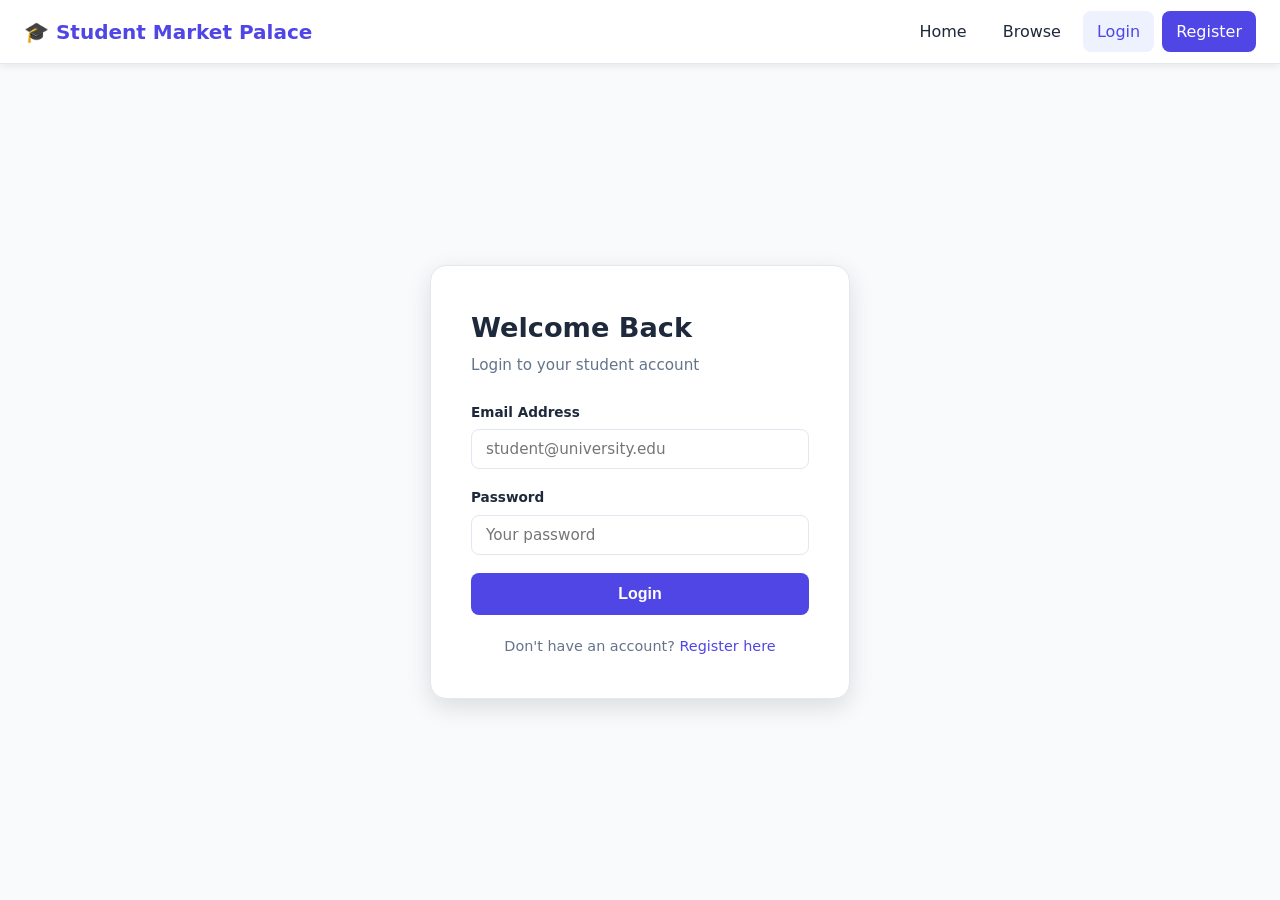
==== fronted/login.html @ e9fbea04 "Fix deployment - database env var, models, routes" ====
<!DOCTYPE html>
<html lang="en">
<head>
  <meta charset="UTF-8"/>
  <meta name="viewport" content="width=device-width, initial-scale=1.0"/>
  <title>Login — Student Market Palace</title>
  <link rel="stylesheet" href="css/style.css"/>
</head>
<body>
<nav class="navbar">
  <div class="nav-brand">🎓 Student Market Palace</div>
  <div class="nav-links">
    <a href="index.html">Home</a>
    <a href="products.html">Browse</a>
    <a href="login.html" class="active">Login</a>
    <a href="register.html" class="btn-nav">Register</a>
  </div>
</nav>

<div class="auth-page">
  <div class="auth-card">
    <h2>Welcome Back</h2>
    <p class="auth-sub">Login to your student account</p>
    <div id="alertBox"></div>
    <form id="loginForm" onsubmit="handleLogin(event)">
      <div class="form-group">
        <label>Email Address</label>
        <input type="email" id="email" placeholder="student@university.edu" required/>
      </div>
      <div class="form-group">
        <label>Password</label>
        <input type="password" id="password" placeholder="Your password" required/>
      </div>
      <button type="submit" class="btn-primary" id="loginBtn">Login</button>
    </form>
    <p class="auth-link">Don't have an account? <a href="register.html">Register here</a></p>
  </div>
</div>

<script src="js/api.js"></script>
<script src="js/auth.js"></script>
<script>
  if (localStorage.getItem('token')) window.location.href = 'index.html';

  async function handleLogin(e) {
    e.preventDefault();
    const btn = document.getElementById('loginBtn');
    btn.textContent = 'Logging in...'; btn.disabled = true;
    const email = document.getElementById('email').value;
    const password = document.getElementById('password').value;
    try {
      const data = await API.login(email, password);
      localStorage.setItem('token', data.access_token);
      showAlert('Login successful! Redirecting...', 'success');
      setTimeout(() => window.location.href = 'index.html', 1000);
    } catch(e) {
      showAlert(e.message || 'Invalid email or password.', 'error');
      btn.textContent = 'Login'; btn.disabled = false;
    }
  }

  function showAlert(msg, type) {
    const box = document.getElementById('alertBox');
    box.innerHTML = `<div class="alert alert-${type}">${msg}</div>`;
  }
</script>
</body>
</html>
---- fronted/css/style.css ----
/* ===========================
   GLOBAL RESET & VARIABLES
=========================== */
*, *::before, *::after { box-sizing: border-box; margin: 0; padding: 0; }

:root {
  --primary: #4f46e5;
  --primary-dark: #3730a3;
  --primary-light: #eef2ff;
  --success: #16a34a;
  --danger: #dc2626;
  --warning: #d97706;
  --text: #1e293b;
  --text-muted: #64748b;
  --border: #e2e8f0;
  --bg: #f8fafc;
  --white: #ffffff;
  --radius: 12px;
  --shadow: 0 2px 8px rgba(0,0,0,0.08);
  --shadow-lg: 0 8px 24px rgba(0,0,0,0.12);
}

body { font-family: 'Segoe UI', system-ui, sans-serif; background: var(--bg); color: var(--text); line-height: 1.6; }
a { text-decoration: none; color: var(--primary); }
a:hover { color: var(--primary-dark); }
.container { max-width: 1200px; margin: 0 auto; padding: 0 20px; }

/* ===========================
   NAVBAR
=========================== */
.navbar {
  background: var(--white);
  border-bottom: 1px solid var(--border);
  padding: 0 24px;
  display: flex;
  align-items: center;
  justify-content: space-between;
  height: 64px;
  position: sticky;
  top: 0;
  z-index: 100;
  box-shadow: var(--shadow);
}
.nav-brand { font-size: 1.25rem; font-weight: 700; color: var(--primary); }
.nav-links { display: flex; align-items: center; gap: 8px; }
.nav-links a { padding: 8px 14px; border-radius: 8px; color: var(--text); font-weight: 500; transition: all 0.2s; }
.nav-links a:hover, .nav-links a.active { background: var(--primary-light); color: var(--primary); }
.btn-nav { background: var(--primary) !important; color: var(--white) !important; border-radius: 8px; }
.btn-nav:hover { background: var(--primary-dark) !important; }
.btn-nav-sell { background: #16a34a !important; color: var(--white) !important; border-radius: 8px; }
.btn-nav-sell:hover { background: #15803d !important; }
.btn-logout { color: var(--danger) !important; }

/* ===========================
   HERO
=========================== */
.hero {
  background: linear-gradient(135deg, var(--primary) 0%, #7c3aed 100%);
  color: var(--white);
  padding: 80px 24px;
  text-align: center;
}
.hero h1 { font-size: 2.8rem; font-weight: 800; margin-bottom: 16px; }
.hero p { font-size: 1.15rem; opacity: 0.9; margin-bottom: 32px; }
.hero-search { display: flex; max-width: 560px; margin: 0 auto; gap: 0; border-radius: 12px; overflow: hidden; box-shadow: var(--shadow-lg); }
.hero-search input { flex: 1; padding: 16px 20px; border: none; font-size: 1rem; outline: none; }
.hero-search button { padding: 16px 28px; background: #f59e0b; color: var(--white); border: none; font-size: 1rem; font-weight: 600; cursor: pointer; transition: background 0.2s; }
.hero-search button:hover { background: #d97706; }

/* ===========================
   CATEGORIES
=========================== */
.categories-section { padding: 56px 0 32px; }
.categories-section h2, .listings-section h2 { font-size: 1.6rem; font-weight: 700; margin-bottom: 24px; }
.categories-grid { display: grid; grid-template-columns: repeat(6, 1fr); gap: 16px; }
.cat-card {
  background: var(--white);
  border: 2px solid var(--border);
  border-radius: var(--radius);
  padding: 24px 12px;
  text-align: center;
  cursor: pointer;
  transition: all 0.2s;
  display: flex;
  flex-direction: column;
  align-items: center;
  gap: 8px;
  font-size: 2rem;
}
.cat-card span { font-size: 0.85rem; font-weight: 600; color: var(--text-muted); }
.cat-card:hover { border-color: var(--primary); background: var(--primary-light); transform: translateY(-2px); box-shadow: var(--shadow); }

/* ===========================
   PRODUCTS GRID
=========================== */
.listings-section { padding: 24px 0 64px; }
.products-grid { display: grid; grid-template-columns: repeat(auto-fill, minmax(240px, 1fr)); gap: 20px; }

.product-card {
  background: var(--white);
  border-radius: var(--radius);
  border: 1px solid var(--border);
  cursor: pointer;
  transition: all 0.2s;
  overflow: hidden;
}
.product-card:hover { box-shadow: var(--shadow-lg); transform: translateY(-3px); border-color: var(--primary); }
.product-card.card-sold { opacity: 0.7; }

.card-img-wrap { position: relative; height: 180px; background: #f1f5f9; display: flex; align-items: center; justify-content: center; overflow: hidden; }
.card-img { width: 100%; height: 100%; object-fit: cover; }
.card-img-placeholder { font-size: 3rem; color: var(--text-muted); width: 100%; height: 100%; display: flex; align-items: center; justify-content: center; }
.sold-overlay { position: absolute; top: 0; left: 0; right: 0; bottom: 0; background: rgba(0,0,0,0.45); color: white; display: flex; align-items: center; justify-content: center; font-weight: 700; font-size: 1.1rem; letter-spacing: 2px; }

.card-body { padding: 14px 16px; }
.card-category { font-size: 0.75rem; color: var(--text-muted); font-weight: 600; text-transform: uppercase; letter-spacing: 0.5px; margin-bottom: 4px; }
.card-title { font-size: 0.95rem; font-weight: 600; margin-bottom: 8px; display: -webkit-box; -webkit-line-clamp: 2; -webkit-box-orient: vertical; overflow: hidden; }
.card-price { font-size: 1.1rem; font-weight: 700; color: var(--primary); margin-bottom: 4px; }
.card-date { font-size: 0.75rem; color: var(--text-muted); }

/* ===========================
   BROWSE PAGE
=========================== */
.page-header { background: var(--white); border-bottom: 1px solid var(--border); padding: 28px 24px; }
.page-header h1 { font-size: 1.8rem; margin-bottom: 16px; }
.search-bar { display: flex; max-width: 500px; gap: 8px; }
.search-bar input { flex: 1; padding: 10px 16px; border: 1px solid var(--border); border-radius: 8px; font-size: 0.95rem; outline: none; }
.search-bar input:focus { border-color: var(--primary); }
.search-bar button { padding: 10px 20px; background: var(--primary); color: white; border: none; border-radius: 8px; cursor: pointer; font-weight: 600; }

.browse-layout { display: grid; grid-template-columns: 220px 1fr; gap: 28px; padding-top: 28px; padding-bottom: 48px; }
.filters-sidebar { background: var(--white); border: 1px solid var(--border); border-radius: var(--radius); padding: 20px; height: fit-content; }
.filters-sidebar h3 { font-size: 1rem; margin-bottom: 16px; color: var(--text); }
.filter-group { margin-bottom: 16px; }
.filter-group label { display: block; font-size: 0.8rem; font-weight: 600; color: var(--text-muted); margin-bottom: 6px; text-transform: uppercase; }
.filter-group select { width: 100%; padding: 8px 10px; border: 1px solid var(--border); border-radius: 8px; font-size: 0.9rem; outline: none; }
.btn-clear { width: 100%; padding: 8px; background: none; border: 1px solid var(--border); border-radius: 8px; cursor: pointer; color: var(--text-muted); font-size: 0.9rem; }
.btn-clear:hover { background: var(--bg); }
.results-info { font-size: 0.9rem; color: var(--text-muted); margin-bottom: 16px; }
.pagination { display: flex; align-items: center; gap: 16px; margin-top: 32px; justify-content: center; }
.pagination button { padding: 8px 20px; background: var(--white); border: 1px solid var(--border); border-radius: 8px; cursor: pointer; font-weight: 500; }
.pagination button:hover:not(:disabled) { background: var(--primary-light); border-color: var(--primary); }
.pagination button:disabled { opacity: 0.4; cursor: not-allowed; }

/* ===========================
   AUTH PAGES
=========================== */
.auth-page { min-height: calc(100vh - 64px); display: flex; align-items: center; justify-content: center; padding: 32px 16px; }
.auth-card { background: var(--white); border: 1px solid var(--border); border-radius: 16px; padding: 40px; width: 100%; max-width: 420px; box-shadow: var(--shadow-lg); }
.auth-card h2 { font-size: 1.7rem; margin-bottom: 4px; }
.auth-sub { color: var(--text-muted); margin-bottom: 24px; font-size: 0.95rem; }
.auth-link { text-align: center; margin-top: 20px; font-size: 0.9rem; color: var(--text-muted); }

/* ===========================
   FORMS
=========================== */
.form-page { min-height: calc(100vh - 64px); display: flex; justify-content: center; padding: 40px 16px; }
.form-card { background: var(--white); border: 1px solid var(--border); border-radius: 16px; padding: 40px; width: 100%; max-width: 620px; box-shadow: var(--shadow-lg); height: fit-content; }
.form-card h2 { font-size: 1.6rem; margin-bottom: 4px; }
.form-group { margin-bottom: 18px; }
.form-group label { display: block; font-size: 0.85rem; font-weight: 600; color: var(--text); margin-bottom: 6px; }
.form-group input, .form-group select, .form-group textarea {
  width: 100%; padding: 10px 14px; border: 1px solid var(--border); border-radius: 8px;
  font-size: 0.95rem; outline: none; font-family: inherit; transition: border-color 0.2s;
}
.form-group input:focus, .form-group select:focus, .form-group textarea:focus { border-color: var(--primary); box-shadow: 0 0 0 3px rgba(79,70,229,0.1); }
.form-group small { display: block; color: var(--text-muted); font-size: 0.78rem; margin-top: 4px; }
.form-row { display: grid; grid-template-columns: 1fr 1fr; gap: 16px; }
.char-count { font-size: 0.75rem; color: var(--text-muted); float: right; }

/* ===========================
   BUTTONS
=========================== */
.btn-primary {
  display: inline-block; width: 100%; padding: 12px; background: var(--primary); color: white;
  border: none; border-radius: 8px; font-size: 1rem; font-weight: 600; cursor: pointer; transition: background 0.2s; text-align: center;
}
.btn-primary:hover { background: var(--primary-dark); }
.btn-primary:disabled { opacity: 0.6; cursor: not-allowed; }
.btn-secondary { padding: 10px 20px; background: var(--white); border: 1px solid var(--border); border-radius: 8px; cursor: pointer; font-weight: 500; }
.btn-danger { padding: 12px 20px; background: var(--danger); color: white; border: none; border-radius: 8px; cursor: pointer; font-weight: 600; }
.btn-danger:hover { background: #b91c1c; }

/* ===========================
   ALERTS
=========================== */
.alert { padding: 12px 16px; border-radius: 8px; margin-bottom: 16px; font-size: 0.9rem; font-weight: 500; }
.alert-success { background: #dcfce7; color: #166534; border: 1px solid #86efac; }
.alert-error { background: #fee2e2; color: #991b1b; border: 1px solid #fca5a5; }

/* ===========================
   BADGES
=========================== */
.badge { padding: 4px 10px; border-radius: 20px; font-size: 0.75rem; font-weight: 600; text-transform: capitalize; }
.badge-available { background: #dcfce7; color: #166534; }
.badge-reserved { background: #fef3c7; color: #92400e; }
.badge-sold { background: #fee2e2; color: #991b1b; }

/* ===========================
   PRODUCT DETAIL
=========================== */
.product-detail-page { padding: 32px 20px 64px; }
.back-link { display: inline-block; color: var(--text-muted); font-size: 0.9rem; margin-bottom: 24px; }
.back-link:hover { color: var(--primary); }
.product-detail-card { display: grid; grid-template-columns: 1fr 1fr; gap: 40px; background: var(--white); border: 1px solid var(--border); border-radius: 16px; padding: 32px; box-shadow: var(--shadow); }
.product-detail-img { width: 100%; height: 360px; object-fit: cover; border-radius: 12px; }
.product-detail-placeholder { height: 360px; background: #f1f5f9; border-radius: 12px; display: flex; align-items: center; justify-content: center; font-size: 5rem; color: var(--text-muted); }
.detail-header { display: flex; align-items: flex-start; justify-content: space-between; gap: 12px; margin-bottom: 12px; }
.detail-header h1 { font-size: 1.6rem; line-height: 1.3; }
.detail-price { font-size: 2rem; font-weight: 800; color: var(--primary); margin-bottom: 16px; }
.detail-meta { display: flex; gap: 16px; flex-wrap: wrap; margin-bottom: 24px; }
.detail-meta span { font-size: 0.85rem; color: var(--text-muted); background: var(--bg); padding: 4px 10px; border-radius: 20px; }
.detail-description h3 { font-size: 1rem; margin-bottom: 8px; }
.detail-description p { color: var(--text-muted); line-height: 1.7; }
.owner-actions, .buyer-actions { display: flex; gap: 12px; margin-top: 28px; }
.owner-actions .btn-primary, .buyer-actions .btn-primary { width: auto; padding: 12px 24px; }

/* ===========================
   PROFILE
=========================== */
.profile-page { padding: 32px 20px 64px; }
.profile-header { background: var(--white); border: 1px solid var(--border); border-radius: 16px; padding: 32px; display: flex; align-items: center; gap: 24px; margin-bottom: 40px; box-shadow: var(--shadow); }
.profile-avatar { width: 72px; height: 72px; background: var(--primary); color: white; border-radius: 50%; display: flex; align-items: center; justify-content: center; font-size: 2rem; font-weight: 700; flex-shrink: 0; }
.profile-info h1 { font-size: 1.5rem; margin-bottom: 4px; }
.profile-info p { color: var(--text-muted); font-size: 0.9rem; }
.profile-header .btn-primary { width: auto; padding: 12px 24px; margin-left: auto; }
.profile-listings h2 { font-size: 1.4rem; margin-bottom: 20px; }

/* ===========================
   MODAL
=========================== */
.modal-overlay { position: fixed; inset: 0; background: rgba(0,0,0,0.5); display: flex; align-items: center; justify-content: center; z-index: 1000; padding: 20px; }
.modal { background: var(--white); border-radius: 16px; padding: 32px; width: 100%; max-width: 520px; max-height: 90vh; overflow-y: auto; box-shadow: var(--shadow-lg); }
.modal h3 { font-size: 1.3rem; margin-bottom: 20px; }
.modal-actions { display: flex; gap: 12px; margin-top: 20px; }
.modal-actions .btn-primary { flex: 1; }
.modal-actions .btn-secondary { flex: 1; }

/* ===========================
   FOOTER & MISC
=========================== */
.footer { background: var(--text); color: #94a3b8; text-align: center; padding: 24px; font-size: 0.9rem; }
.loading { text-align: center; padding: 40px; color: var(--text-muted); }
.empty { text-align: center; padding: 40px; color: var(--text-muted); font-size: 1rem; }
.error { text-align: center; padding: 40px; color: var(--danger); }

/* ===========================
   RESPONSIVE
=========================== */
@media (max-width: 900px) {
  .categories-grid { grid-template-columns: repeat(3, 1fr); }
  .browse-layout { grid-template-columns: 1fr; }
  .filters-sidebar { display: flex; gap: 16px; flex-wrap: wrap; }
  .product-detail-card { grid-template-columns: 1fr; }
}
@media (max-width: 600px) {
  .hero h1 { font-size: 1.8rem; }
  .categories-grid { grid-template-columns: repeat(2, 1fr); }
  .navbar { padding: 0 12px; }
  .nav-links { gap: 4px; }
  .nav-links a { padding: 6px 8px; font-size: 0.85rem; }
  .profile-header { flex-direction: column; text-align: center; }
  .profile-header .btn-primary { margin-left: 0; }
  .form-row { grid-template-columns: 1fr; }
}
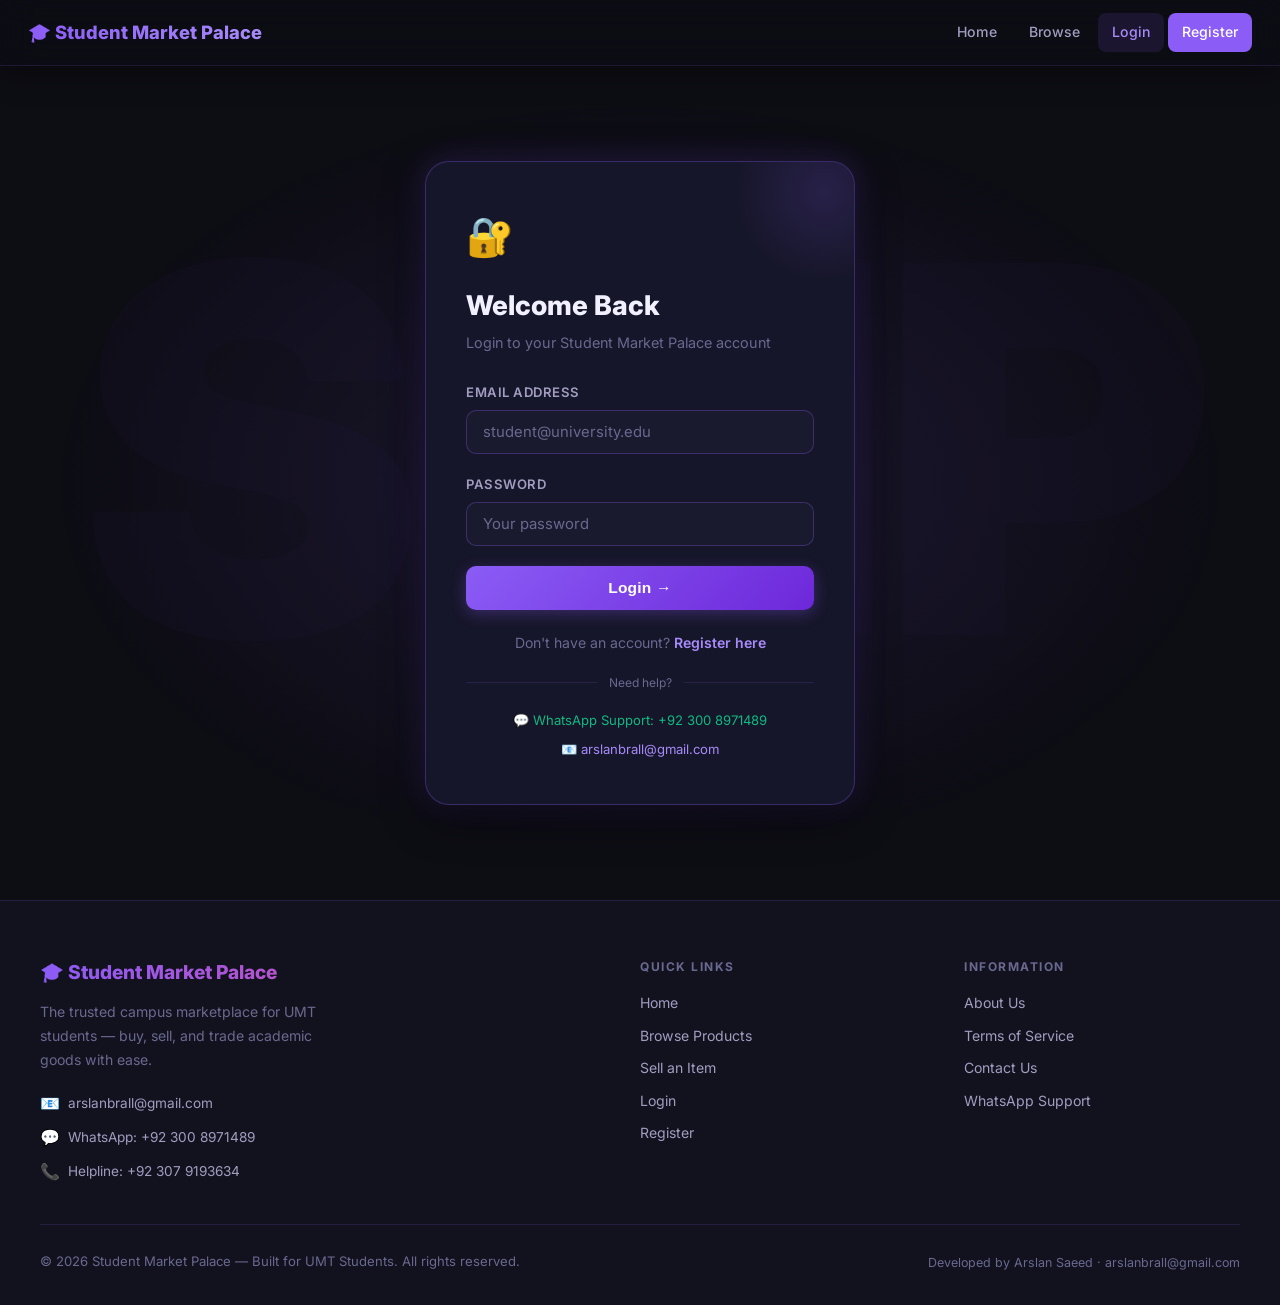
==== commit 93a64a48: "Update login.html" ====
--- a/fronted/login.html
+++ b/fronted/login.html
@@ -7,8 +7,9 @@
   <link rel="stylesheet" href="css/style.css"/>
 </head>
 <body>
+
 <nav class="navbar">
-  <div class="nav-brand">🎓 Student Market Palace</div>
+  <a class="nav-brand" href="index.html">🎓 Student Market Palace</a>
   <div class="nav-links">
     <a href="index.html">Home</a>
     <a href="products.html">Browse</a>
@@ -19,8 +20,9 @@
 
 <div class="auth-page">
   <div class="auth-card">
+    <span class="auth-icon">🔐</span>
     <h2>Welcome Back</h2>
-    <p class="auth-sub">Login to your student account</p>
+    <p class="auth-sub">Login to your Student Market Palace account</p>
     <div id="alertBox"></div>
     <form id="loginForm" onsubmit="handleLogin(event)">
       <div class="form-group">
@@ -31,37 +33,46 @@
         <label>Password</label>
         <input type="password" id="password" placeholder="Your password" required/>
       </div>
-      <button type="submit" class="btn-primary" id="loginBtn">Login</button>
+      <button type="submit" class="btn-primary" id="loginBtn">Login →</button>
     </form>
     <p class="auth-link">Don't have an account? <a href="register.html">Register here</a></p>
+
+    <div class="auth-divider"><span></span><p>Need help?</p><span></span></div>
+    <div style="display:flex;flex-direction:column;gap:8px;font-size:0.82rem;color:var(--text3);text-align:center">
+      <a href="https://wa.me/923008971489" target="_blank" style="color:var(--green)">💬 WhatsApp Support: +92 300 8971489</a>
+      <a href="mailto:arslanbrall@gmail.com" style="color:var(--purple-light)">📧 arslanbrall@gmail.com</a>
+    </div>
   </div>
 </div>
+
+<div id="footerContent"></div>
 
 <script src="js/api.js"></script>
 <script src="js/auth.js"></script>
 <script>
   if (localStorage.getItem('token')) window.location.href = 'index.html';
+  renderFooter('footerContent');
 
   async function handleLogin(e) {
     e.preventDefault();
     const btn = document.getElementById('loginBtn');
-    btn.textContent = 'Logging in...'; btn.disabled = true;
-    const email = document.getElementById('email').value;
+    btn.textContent = 'Logging in…'; btn.disabled = true;
+    const email    = document.getElementById('email').value;
     const password = document.getElementById('password').value;
     try {
       const data = await API.login(email, password);
       localStorage.setItem('token', data.access_token);
-      showAlert('Login successful! Redirecting...', 'success');
+      showAlert('✅ Login successful! Redirecting…', 'success');
       setTimeout(() => window.location.href = 'index.html', 1000);
-    } catch(e) {
-      showAlert(e.message || 'Invalid email or password.', 'error');
-      btn.textContent = 'Login'; btn.disabled = false;
+    } catch(err) {
+      showAlert(err.message || 'Invalid email or password.', 'error');
+      btn.textContent = 'Login →'; btn.disabled = false;
     }
   }
 
   function showAlert(msg, type) {
-    const box = document.getElementById('alertBox');
-    box.innerHTML = `<div class="alert alert-${type}">${msg}</div>`;
+    document.getElementById('alertBox').innerHTML =
+      `<div class="alert alert-${type}">${msg}</div>`;
   }
 </script>
 </body>
--- a/fronted/css/style.css
+++ b/fronted/css/style.css
@@ -1,265 +1,930 @@
-/* ===========================
-   GLOBAL RESET & VARIABLES
-=========================== */
+/* =============================================
+   STUDENT MARKET PALACE — DARK THEME
+   Complete stylesheet for all pages
+============================================= */
+@import url('https://fonts.googleapis.com/css2?family=Inter:wght@400;500;600;700;800;900&display=swap');
+
 *, *::before, *::after { box-sizing: border-box; margin: 0; padding: 0; }
 
 :root {
-  --primary: #4f46e5;
-  --primary-dark: #3730a3;
-  --primary-light: #eef2ff;
-  --success: #16a34a;
-  --danger: #dc2626;
-  --warning: #d97706;
-  --text: #1e293b;
-  --text-muted: #64748b;
-  --border: #e2e8f0;
-  --bg: #f8fafc;
-  --white: #ffffff;
-  --radius: 12px;
-  --shadow: 0 2px 8px rgba(0,0,0,0.08);
-  --shadow-lg: 0 8px 24px rgba(0,0,0,0.12);
-}
-
-body { font-family: 'Segoe UI', system-ui, sans-serif; background: var(--bg); color: var(--text); line-height: 1.6; }
-a { text-decoration: none; color: var(--primary); }
-a:hover { color: var(--primary-dark); }
-.container { max-width: 1200px; margin: 0 auto; padding: 0 20px; }
-
-/* ===========================
+  --bg:           #0d0d14;
+  --bg2:          #12121f;
+  --bg3:          #1a1a2e;
+  --bg4:          #1e1e35;
+  --surface:      #16162a;
+  --surface2:     #1d1d35;
+  --border:       rgba(139,92,246,0.15);
+  --border2:      rgba(139,92,246,0.3);
+  --purple:       #8b5cf6;
+  --purple-light: #a78bfa;
+  --purple-dark:  #6d28d9;
+  --purple-dim:   rgba(139,92,246,0.12);
+  --pink:         #ec4899;
+  --cyan:         #06b6d4;
+  --green:        #10b981;
+  --amber:        #f59e0b;
+  --red:          #ef4444;
+  --text:         #f1f0ff;
+  --text2:        #a09dc0;
+  --text3:        #6b6890;
+  --white:        #ffffff;
+  --radius:       12px;
+  --radius-lg:    18px;
+  --radius-xl:    24px;
+  --shadow:       0 4px 20px rgba(0,0,0,0.4);
+  --shadow-lg:    0 12px 40px rgba(0,0,0,0.6);
+  --glow:         0 0 30px rgba(139,92,246,0.25);
+  --glow-lg:      0 0 60px rgba(139,92,246,0.35);
+}
+
+html { scroll-behavior: smooth; }
+
+body {
+  font-family: 'Inter', 'Segoe UI', system-ui, sans-serif;
+  background: var(--bg);
+  color: var(--text);
+  line-height: 1.6;
+  min-height: 100vh;
+  display: flex;
+  flex-direction: column;
+  overflow-x: hidden;
+}
+
+/* Animated background watermark */
+body::before {
+  content: 'SMP';
+  position: fixed;
+  top: 50%;
+  left: 50%;
+  transform: translate(-50%, -50%);
+  font-size: 40vw;
+  font-weight: 900;
+  color: rgba(139,92,246,0.025);
+  pointer-events: none;
+  z-index: 0;
+  letter-spacing: -10px;
+  user-select: none;
+  animation: wmPulse 8s ease-in-out infinite;
+}
+@keyframes wmPulse {
+  0%, 100% { opacity: 0.6; transform: translate(-50%, -50%) scale(1); }
+  50%       { opacity: 1;   transform: translate(-50%, -50%) scale(1.04); }
+}
+
+a { text-decoration: none; color: var(--purple-light); }
+a:hover { color: var(--purple); }
+.container { max-width: 1200px; margin: 0 auto; padding: 0 20px; position: relative; z-index: 1; }
+
+/* ── SCROLLBAR ── */
+::-webkit-scrollbar { width: 6px; }
+::-webkit-scrollbar-track { background: var(--bg2); }
+::-webkit-scrollbar-thumb { background: var(--purple-dark); border-radius: 3px; }
+
+/* ===========================================
    NAVBAR
-=========================== */
+=========================================== */
 .navbar {
-  background: var(--white);
+  background: rgba(13,13,20,0.92);
+  backdrop-filter: blur(20px);
+  -webkit-backdrop-filter: blur(20px);
   border-bottom: 1px solid var(--border);
-  padding: 0 24px;
+  padding: 0 28px;
   display: flex;
   align-items: center;
   justify-content: space-between;
-  height: 64px;
+  height: 66px;
   position: sticky;
   top: 0;
-  z-index: 100;
-  box-shadow: var(--shadow);
-}
-.nav-brand { font-size: 1.25rem; font-weight: 700; color: var(--primary); }
-.nav-links { display: flex; align-items: center; gap: 8px; }
-.nav-links a { padding: 8px 14px; border-radius: 8px; color: var(--text); font-weight: 500; transition: all 0.2s; }
-.nav-links a:hover, .nav-links a.active { background: var(--primary-light); color: var(--primary); }
-.btn-nav { background: var(--primary) !important; color: var(--white) !important; border-radius: 8px; }
-.btn-nav:hover { background: var(--primary-dark) !important; }
-.btn-nav-sell { background: #16a34a !important; color: var(--white) !important; border-radius: 8px; }
-.btn-nav-sell:hover { background: #15803d !important; }
-.btn-logout { color: var(--danger) !important; }
-
-/* ===========================
-   HERO
-=========================== */
+  z-index: 200;
+  box-shadow: 0 4px 30px rgba(0,0,0,0.5);
+}
+
+.nav-brand {
+  font-size: 1.15rem;
+  font-weight: 800;
+  cursor: pointer;
+  display: flex;
+  align-items: center;
+  gap: 8px;
+  text-decoration: none;
+  /* Glow animation */
+  background: linear-gradient(90deg, #8b5cf6, #a78bfa, #ec4899, #8b5cf6);
+  background-size: 300% 100%;
+  -webkit-background-clip: text;
+  -webkit-text-fill-color: transparent;
+  background-clip: text;
+  animation: brandGlow 4s linear infinite;
+  transition: filter 0.3s;
+}
+.nav-brand:hover { filter: brightness(1.2); }
+@keyframes brandGlow {
+  0%   { background-position: 0% 50%; }
+  100% { background-position: 300% 50%; }
+}
+
+.nav-links { display: flex; align-items: center; gap: 4px; }
+.nav-links a {
+  padding: 8px 14px;
+  border-radius: 8px;
+  color: var(--text2);
+  font-weight: 500;
+  font-size: 0.88rem;
+  transition: all 0.2s;
+  white-space: nowrap;
+}
+.nav-links a:hover { color: var(--text); background: var(--purple-dim); }
+.nav-links a.active { color: var(--purple-light); background: var(--purple-dim); }
+.btn-nav {
+  background: var(--purple) !important;
+  color: #fff !important;
+  border-radius: 8px !important;
+}
+.btn-nav:hover { background: var(--purple-dark) !important; box-shadow: var(--glow); }
+.btn-nav-sell {
+  background: linear-gradient(135deg, var(--green), #059669) !important;
+  color: #fff !important;
+  border-radius: 8px !important;
+}
+.btn-nav-sell:hover { filter: brightness(1.15); }
+.btn-logout { color: var(--red) !important; }
+.btn-logout:hover { background: rgba(239,68,68,0.12) !important; }
+
+/* ===========================================
+   SHARED FOOTER
+=========================================== */
+.footer {
+  background: var(--bg2);
+  border-top: 1px solid var(--border);
+  padding: 56px 24px 32px;
+  margin-top: auto;
+  position: relative;
+  z-index: 1;
+}
+.footer-grid {
+  max-width: 1200px;
+  margin: 0 auto;
+  display: grid;
+  grid-template-columns: 2fr 1fr 1fr;
+  gap: 48px;
+  margin-bottom: 40px;
+}
+.footer-brand {
+  font-size: 1.2rem;
+  font-weight: 800;
+  background: linear-gradient(90deg, #8b5cf6, #ec4899);
+  -webkit-background-clip: text;
+  -webkit-text-fill-color: transparent;
+  background-clip: text;
+  margin-bottom: 12px;
+}
+.footer-desc { color: var(--text3); font-size: 0.88rem; line-height: 1.7; margin-bottom: 20px; max-width: 300px; }
+.footer-contact { display: flex; flex-direction: column; gap: 8px; }
+.footer-contact a {
+  display: flex;
+  align-items: center;
+  gap: 8px;
+  color: var(--text2);
+  font-size: 0.85rem;
+  transition: color 0.2s;
+}
+.footer-contact a:hover { color: var(--purple-light); }
+.footer-contact .icon { font-size: 1rem; }
+.footer-heading { font-size: 0.75rem; font-weight: 700; text-transform: uppercase; letter-spacing: 1.5px; color: var(--text3); margin-bottom: 16px; }
+.footer-links { display: flex; flex-direction: column; gap: 10px; }
+.footer-links a { color: var(--text2); font-size: 0.88rem; transition: color 0.2s; }
+.footer-links a:hover { color: var(--purple-light); }
+.footer-social { display: flex; gap: 10px; margin-top: 4px; }
+.social-btn {
+  width: 38px; height: 38px;
+  border-radius: 10px;
+  background: var(--surface);
+  border: 1px solid var(--border);
+  display: flex; align-items: center; justify-content: center;
+  font-size: 1rem;
+  color: var(--text2);
+  transition: all 0.2s;
+  text-decoration: none;
+}
+.social-btn:hover { background: var(--purple-dim); border-color: var(--border2); color: var(--purple-light); transform: translateY(-2px); }
+.footer-bottom {
+  max-width: 1200px;
+  margin: 0 auto;
+  padding-top: 24px;
+  border-top: 1px solid var(--border);
+  display: flex;
+  align-items: center;
+  justify-content: space-between;
+  flex-wrap: wrap;
+  gap: 12px;
+}
+.footer-bottom p { color: var(--text3); font-size: 0.82rem; }
+.footer-bottom a { color: var(--text3); font-size: 0.82rem; }
+.footer-bottom a:hover { color: var(--purple-light); }
+
+/* ===========================================
+   SAFETY TIPS BANNER
+=========================================== */
+.tips-banner {
+  background: var(--bg2);
+  border-top: 1px solid var(--border);
+  padding: 44px 24px 36px;
+  position: relative;
+  z-index: 1;
+}
+.tips-banner-inner { max-width: 1200px; margin: 0 auto; }
+.tips-banner-title {
+  font-size: 0.72rem;
+  font-weight: 700;
+  color: var(--text3);
+  text-transform: uppercase;
+  letter-spacing: 1.5px;
+  margin-bottom: 14px;
+}
+.tips-rotating {
+  background: linear-gradient(135deg, var(--purple-dark), #6d28d9cc);
+  border: 1px solid var(--border2);
+  border-radius: var(--radius);
+  padding: 16px 22px;
+  display: flex;
+  align-items: center;
+  gap: 14px;
+  margin-bottom: 20px;
+  box-shadow: var(--glow);
+}
+.tips-rotating-icon { font-size: 1.4rem; flex-shrink: 0; }
+.tips-rotating-text { flex: 1; color: #e9d5ff; font-size: 0.93rem; font-weight: 500; transition: opacity 0.3s; }
+.tips-dots { display: flex; gap: 5px; flex-shrink: 0; }
+.tips-dot { width: 6px; height: 6px; border-radius: 50%; background: rgba(255,255,255,0.2); transition: background 0.3s; cursor: pointer; }
+.tips-dot.active { background: #fff; }
+.tips-cards { display: grid; grid-template-columns: repeat(auto-fit, minmax(210px, 1fr)); gap: 12px; }
+.tips-card {
+  background: var(--surface);
+  border: 1px solid var(--border);
+  border-radius: var(--radius);
+  padding: 14px 16px;
+  display: flex;
+  align-items: flex-start;
+  gap: 12px;
+  transition: border-color 0.2s;
+}
+.tips-card:hover { border-color: var(--border2); }
+.tips-card-icon {
+  width: 36px; height: 36px;
+  border-radius: 8px;
+  display: flex; align-items: center; justify-content: center;
+  font-size: 1rem; flex-shrink: 0;
+}
+.tips-card-icon.green { background: rgba(16,185,129,0.15); }
+.tips-card-icon.amber { background: rgba(245,158,11,0.15); }
+.tips-card-icon.blue  { background: rgba(6,182,212,0.15); }
+.tips-card-icon.red   { background: rgba(239,68,68,0.15); }
+.tips-card-label { font-size: 0.7rem; font-weight: 700; color: var(--text3); text-transform: uppercase; letter-spacing: 0.8px; margin-bottom: 2px; }
+.tips-card-text { font-size: 0.84rem; color: var(--text2); line-height: 1.4; }
+
+/* ===========================================
+   PRODUCT CARDS (shared)
+=========================================== */
+.products-grid { display: grid; grid-template-columns: repeat(auto-fill, minmax(240px, 1fr)); gap: 20px; }
+
+.product-card {
+  background: var(--surface);
+  border-radius: var(--radius-lg);
+  border: 1px solid var(--border);
+  cursor: pointer;
+  transition: transform 0.25s, box-shadow 0.25s, border-color 0.25s;
+  overflow: hidden;
+  animation: cardIn 0.4s ease both;
+  text-decoration: none;
+  color: inherit;
+  display: block;
+}
+.product-card:hover {
+  transform: translateY(-6px);
+  box-shadow: var(--glow-lg);
+  border-color: var(--border2);
+}
+@keyframes cardIn {
+  from { opacity: 0; transform: translateY(24px); }
+  to   { opacity: 1; transform: translateY(0); }
+}
+
+.card-img-wrap {
+  position: relative;
+  height: 190px;
+  background: var(--bg3);
+  overflow: hidden;
+}
+.card-img {
+  width: 100%; height: 100%;
+  object-fit: cover;
+  transition: transform 0.4s;
+}
+.product-card:hover .card-img { transform: scale(1.07); }
+.card-img-placeholder {
+  width: 100%; height: 100%;
+  display: flex; flex-direction: column;
+  align-items: center; justify-content: center;
+  gap: 8px;
+  font-size: 2.5rem;
+  color: var(--text3);
+  background: var(--bg3);
+}
+.card-img-placeholder span { font-size: 0.75rem; color: var(--text3); }
+.sold-overlay {
+  position: absolute; inset: 0;
+  background: rgba(0,0,0,0.6);
+  color: #fff;
+  display: flex; align-items: center; justify-content: center;
+  font-weight: 800; font-size: 1rem; letter-spacing: 3px;
+}
+.card-badge-wrap {
+  position: absolute;
+  top: 10px; left: 10px;
+  display: flex; gap: 6px;
+}
+.card-badge {
+  background: rgba(139,92,246,0.85);
+  color: #fff;
+  font-size: 0.7rem;
+  font-weight: 700;
+  padding: 3px 9px;
+  border-radius: 20px;
+  backdrop-filter: blur(6px);
+}
+.card-cond {
+  font-size: 0.68rem;
+  font-weight: 700;
+  padding: 3px 9px;
+  border-radius: 20px;
+}
+.cond-new      { background: rgba(16,185,129,0.85); color: #fff; }
+.cond-like-new { background: rgba(6,182,212,0.85); color: #fff; }
+.cond-used     { background: rgba(245,158,11,0.85); color: #fff; }
+
+.card-body { padding: 14px 16px 16px; }
+.card-category { font-size: 0.72rem; color: var(--purple-light); font-weight: 700; text-transform: uppercase; letter-spacing: 0.8px; margin-bottom: 4px; }
+.card-title { font-size: 0.93rem; font-weight: 600; margin-bottom: 8px; color: var(--text); display: -webkit-box; -webkit-line-clamp: 2; -webkit-box-orient: vertical; overflow: hidden; line-height: 1.4; }
+.card-desc  { font-size: 0.78rem; color: var(--text3); margin-bottom: 6px; line-height: 1.5; display: -webkit-box; -webkit-line-clamp: 2; -webkit-box-orient: vertical; overflow: hidden; }
+.card-price { font-size: 1.1rem; font-weight: 800; color: var(--purple-light); margin-bottom: 4px; }
+.card-date { font-size: 0.72rem; color: var(--text3); }
+.card-sold { opacity: 0.6; }
+
+/* Skeleton */
+.skeleton-card { background: var(--surface); border-radius: var(--radius-lg); border: 1px solid var(--border); overflow: hidden; }
+.skeleton-img  { height: 190px; background: linear-gradient(90deg, var(--bg3) 25%, var(--bg4) 50%, var(--bg3) 75%); background-size: 200% 100%; animation: shimmer 1.6s infinite; }
+.skeleton-body { padding: 14px 16px; }
+.skeleton-line { height: 11px; border-radius: 6px; margin-bottom: 10px; background: linear-gradient(90deg, var(--bg3) 25%, var(--bg4) 50%, var(--bg3) 75%); background-size: 200% 100%; animation: shimmer 1.6s infinite; }
+.skeleton-line.short { width: 55%; }
+@keyframes shimmer { 0% { background-position: 200% 0; } 100% { background-position: -200% 0; } }
+
+/* Empty / error */
+.empty-state {
+  grid-column: 1/-1;
+  text-align: center;
+  padding: 5rem 2rem;
+}
+.empty-icon { font-size: 3.5rem; margin-bottom: 1rem; opacity: 0.4; }
+.empty-state h3 { font-size: 1.2rem; color: var(--text2); margin-bottom: 8px; }
+.empty-state p { font-size: 0.9rem; color: var(--text3); }
+.loading { text-align: center; padding: 40px; color: var(--text3); }
+.empty   { text-align: center; padding: 40px; color: var(--text3); }
+.error   { text-align: center; padding: 40px; color: var(--red); }
+
+/* ===========================================
+   ALERTS & BADGES
+=========================================== */
+.alert { padding: 12px 16px; border-radius: 10px; margin-bottom: 16px; font-size: 0.9rem; font-weight: 500; }
+.alert-success { background: rgba(16,185,129,0.15); color: #6ee7b7; border: 1px solid rgba(16,185,129,0.3); }
+.alert-error   { background: rgba(239,68,68,0.15);  color: #fca5a5; border: 1px solid rgba(239,68,68,0.3); }
+
+.badge { padding: 4px 10px; border-radius: 20px; font-size: 0.72rem; font-weight: 700; text-transform: capitalize; }
+.badge-available { background: rgba(16,185,129,0.15); color: #6ee7b7; }
+.badge-reserved  { background: rgba(245,158,11,0.15); color: #fcd34d; }
+.badge-sold      { background: rgba(239,68,68,0.15);  color: #fca5a5; }
+
+/* ===========================================
+   FORMS (shared)
+=========================================== */
+.form-group { margin-bottom: 20px; }
+.form-group label { display: block; font-size: 0.82rem; font-weight: 600; color: var(--text2); margin-bottom: 7px; text-transform: uppercase; letter-spacing: 0.5px; }
+.form-group input,
+.form-group select,
+.form-group textarea {
+  width: 100%;
+  padding: 12px 16px;
+  border: 1.5px solid var(--border2);
+  border-radius: 10px;
+  font-size: 0.93rem;
+  outline: none;
+  font-family: inherit;
+  transition: border-color 0.2s, box-shadow 0.2s;
+  background: var(--bg3);
+  color: var(--text);
+}
+.form-group input::placeholder,
+.form-group textarea::placeholder { color: var(--text3); }
+.form-group input:focus,
+.form-group select:focus,
+.form-group textarea:focus {
+  border-color: var(--purple);
+  box-shadow: 0 0 0 3px rgba(139,92,246,0.2);
+}
+.form-group select option { background: var(--bg3); }
+.form-group small { display: block; color: var(--text3); font-size: 0.78rem; margin-top: 5px; }
+.form-row { display: grid; grid-template-columns: 1fr 1fr; gap: 16px; }
+.char-count { font-size: 0.75rem; color: var(--text3); float: right; }
+
+.btn-primary {
+  display: inline-flex;
+  align-items: center;
+  justify-content: center;
+  width: 100%;
+  padding: 13px;
+  background: linear-gradient(135deg, var(--purple), var(--purple-dark));
+  color: #fff;
+  border: none;
+  border-radius: 10px;
+  font-size: 0.97rem;
+  font-weight: 700;
+  cursor: pointer;
+  transition: all 0.25s;
+  box-shadow: 0 4px 15px rgba(139,92,246,0.3);
+  letter-spacing: 0.2px;
+}
+.btn-primary:hover { filter: brightness(1.12); transform: translateY(-1px); box-shadow: 0 6px 25px rgba(139,92,246,0.45); }
+.btn-primary:disabled { opacity: 0.5; cursor: not-allowed; transform: none; }
+.btn-secondary { padding: 11px 20px; background: var(--surface2); border: 1px solid var(--border2); border-radius: 10px; cursor: pointer; font-weight: 600; color: var(--text2); transition: all 0.2s; }
+.btn-secondary:hover { background: var(--bg3); color: var(--text); }
+.btn-danger { padding: 12px 20px; background: rgba(239,68,68,0.15); color: #fca5a5; border: 1px solid rgba(239,68,68,0.3); border-radius: 10px; cursor: pointer; font-weight: 600; transition: all 0.2s; }
+.btn-danger:hover { background: var(--red); color: #fff; }
+
+/* Modal */
+.modal-overlay { position: fixed; inset: 0; background: rgba(0,0,0,0.7); display: flex; align-items: center; justify-content: center; z-index: 1000; padding: 20px; backdrop-filter: blur(6px); }
+.modal { background: var(--surface); border: 1px solid var(--border2); border-radius: var(--radius-lg); padding: 32px; width: 100%; max-width: 520px; max-height: 90vh; overflow-y: auto; box-shadow: var(--shadow-lg); animation: modalIn 0.25s ease; }
+@keyframes modalIn { from { opacity: 0; transform: scale(0.95) translateY(10px); } to { opacity: 1; transform: none; } }
+.modal h3 { font-size: 1.3rem; margin-bottom: 20px; color: var(--text); }
+.modal-actions { display: flex; gap: 12px; margin-top: 20px; }
+.modal-actions .btn-primary, .modal-actions .btn-secondary { flex: 1; }
+
+/* ===========================================
+   HERO (index.html)
+=========================================== */
 .hero {
-  background: linear-gradient(135deg, var(--primary) 0%, #7c3aed 100%);
-  color: var(--white);
-  padding: 80px 24px;
+  background: radial-gradient(ellipse at 20% 50%, rgba(139,92,246,0.25) 0%, transparent 60%),
+              radial-gradient(ellipse at 80% 20%, rgba(236,72,153,0.2) 0%, transparent 50%),
+              radial-gradient(ellipse at 60% 80%, rgba(6,182,212,0.15) 0%, transparent 50%),
+              var(--bg2);
+  padding: 100px 24px 90px;
   text-align: center;
-}
-.hero h1 { font-size: 2.8rem; font-weight: 800; margin-bottom: 16px; }
-.hero p { font-size: 1.15rem; opacity: 0.9; margin-bottom: 32px; }
-.hero-search { display: flex; max-width: 560px; margin: 0 auto; gap: 0; border-radius: 12px; overflow: hidden; box-shadow: var(--shadow-lg); }
-.hero-search input { flex: 1; padding: 16px 20px; border: none; font-size: 1rem; outline: none; }
-.hero-search button { padding: 16px 28px; background: #f59e0b; color: var(--white); border: none; font-size: 1rem; font-weight: 600; cursor: pointer; transition: background 0.2s; }
-.hero-search button:hover { background: #d97706; }
-
-/* ===========================
-   CATEGORIES
-=========================== */
-.categories-section { padding: 56px 0 32px; }
-.categories-section h2, .listings-section h2 { font-size: 1.6rem; font-weight: 700; margin-bottom: 24px; }
-.categories-grid { display: grid; grid-template-columns: repeat(6, 1fr); gap: 16px; }
+  position: relative;
+  overflow: hidden;
+  z-index: 1;
+}
+.hero::before {
+  content: '';
+  position: absolute;
+  top: -100px; left: -100px; right: -100px; bottom: -100px;
+  background: url("data:image/svg+xml,%3Csvg width='60' height='60' viewBox='0 0 60 60' xmlns='http://www.w3.org/2000/svg'%3E%3Cg fill='none' fill-rule='evenodd'%3E%3Cg fill='%238b5cf6' fill-opacity='0.04'%3E%3Ccircle cx='30' cy='30' r='2'/%3E%3C/g%3E%3C/g%3E%3C/svg%3E");
+  pointer-events: none;
+  animation: dotMove 20s linear infinite;
+}
+@keyframes dotMove { from { transform: translateY(0); } to { transform: translateY(60px); } }
+
+.hero-eyebrow {
+  display: inline-flex;
+  align-items: center;
+  gap: 8px;
+  background: var(--purple-dim);
+  border: 1px solid var(--border2);
+  border-radius: 30px;
+  padding: 6px 16px;
+  font-size: 0.78rem;
+  font-weight: 700;
+  color: var(--purple-light);
+  text-transform: uppercase;
+  letter-spacing: 1px;
+  margin-bottom: 24px;
+  animation: fadeDown 0.6s ease both;
+}
+.hero h1 {
+  font-size: 3.5rem;
+  font-weight: 900;
+  line-height: 1.1;
+  letter-spacing: -1.5px;
+  margin-bottom: 20px;
+  animation: fadeDown 0.7s ease both;
+}
+.hero h1 .grad {
+  background: linear-gradient(135deg, #8b5cf6, #ec4899, #06b6d4);
+  -webkit-background-clip: text;
+  -webkit-text-fill-color: transparent;
+  background-clip: text;
+}
+.hero p {
+  font-size: 1.1rem;
+  color: var(--text2);
+  max-width: 520px;
+  margin: 0 auto 36px;
+  animation: fadeDown 0.8s ease both;
+}
+.hero-search {
+  display: flex;
+  max-width: 580px;
+  margin: 0 auto 20px;
+  gap: 0;
+  border-radius: 14px;
+  overflow: hidden;
+  box-shadow: 0 8px 32px rgba(139,92,246,0.3);
+  border: 1px solid var(--border2);
+  animation: fadeDown 0.9s ease both;
+}
+.hero-search input {
+  flex: 1;
+  padding: 17px 22px;
+  border: none;
+  font-size: 0.97rem;
+  outline: none;
+  background: var(--surface2);
+  color: var(--text);
+  border-radius: 0;
+}
+.hero-search input::placeholder { color: var(--text3); }
+.hero-search button {
+  padding: 17px 28px;
+  background: linear-gradient(135deg, var(--purple), var(--purple-dark));
+  color: #fff;
+  border: none;
+  font-size: 0.95rem;
+  font-weight: 700;
+  cursor: pointer;
+  transition: filter 0.2s;
+  white-space: nowrap;
+}
+.hero-search button:hover { filter: brightness(1.15); }
+.hero-stats {
+  display: flex;
+  align-items: center;
+  justify-content: center;
+  gap: 32px;
+  animation: fadeDown 1s ease both;
+}
+.hero-stat { text-align: center; }
+.hero-stat-num { font-size: 1.5rem; font-weight: 800; color: var(--purple-light); }
+.hero-stat-label { font-size: 0.75rem; color: var(--text3); font-weight: 500; }
+.hero-stat-divider { width: 1px; height: 32px; background: var(--border); }
+
+@keyframes fadeDown { from { opacity: 0; transform: translateY(-16px); } to { opacity: 1; transform: none; } }
+
+/* Categories */
+.categories-section { padding: 64px 0 32px; position: relative; z-index: 1; }
+.section-header { display: flex; align-items: center; justify-content: space-between; margin-bottom: 28px; }
+.section-title { font-size: 1.5rem; font-weight: 800; color: var(--text); }
+.section-title span { color: var(--purple-light); }
+.categories-grid { display: grid; grid-template-columns: repeat(6, 1fr); gap: 14px; }
 .cat-card {
-  background: var(--white);
-  border: 2px solid var(--border);
-  border-radius: var(--radius);
+  background: var(--surface);
+  border: 1px solid var(--border);
+  border-radius: var(--radius-lg);
   padding: 24px 12px;
   text-align: center;
   cursor: pointer;
-  transition: all 0.2s;
+  transition: all 0.25s;
   display: flex;
   flex-direction: column;
   align-items: center;
-  gap: 8px;
+  gap: 10px;
   font-size: 2rem;
-}
-.cat-card span { font-size: 0.85rem; font-weight: 600; color: var(--text-muted); }
-.cat-card:hover { border-color: var(--primary); background: var(--primary-light); transform: translateY(-2px); box-shadow: var(--shadow); }
-
-/* ===========================
-   PRODUCTS GRID
-=========================== */
-.listings-section { padding: 24px 0 64px; }
-.products-grid { display: grid; grid-template-columns: repeat(auto-fill, minmax(240px, 1fr)); gap: 20px; }
-
-.product-card {
-  background: var(--white);
+  animation: fadeDown 0.5s ease both;
+}
+.cat-card:nth-child(1) { animation-delay: 0.05s; }
+.cat-card:nth-child(2) { animation-delay: 0.10s; }
+.cat-card:nth-child(3) { animation-delay: 0.15s; }
+.cat-card:nth-child(4) { animation-delay: 0.20s; }
+.cat-card:nth-child(5) { animation-delay: 0.25s; }
+.cat-card:nth-child(6) { animation-delay: 0.30s; }
+.cat-card span { font-size: 0.8rem; font-weight: 600; color: var(--text3); }
+.cat-card:hover { border-color: var(--border2); background: var(--purple-dim); transform: translateY(-4px); box-shadow: var(--glow); color: var(--purple-light); }
+.cat-card:hover span { color: var(--purple-light); }
+
+/* Latest listings */
+.listings-section { padding: 24px 0 72px; position: relative; z-index: 1; }
+
+/* ===========================================
+   BROWSE PAGE
+=========================================== */
+.page-header {
+  background: radial-gradient(ellipse at 30% 50%, rgba(139,92,246,0.2) 0%, transparent 60%), var(--bg2);
+  border-bottom: 1px solid var(--border);
+  padding: 44px 0 56px;
+  position: relative;
+  z-index: 1;
+  overflow: hidden;
+}
+.page-header::after {
+  content: 'BROWSE';
+  position: absolute;
+  right: -20px;
+  top: 50%;
+  transform: translateY(-50%);
+  font-size: 8rem;
+  font-weight: 900;
+  color: rgba(139,92,246,0.04);
+  pointer-events: none;
+  letter-spacing: -4px;
+}
+.page-header-inner { max-width: 1200px; margin: 0 auto; padding: 0 20px; }
+.page-header-inner h1 { font-size: 2rem; font-weight: 800; margin-bottom: 18px; }
+.page-header-inner h1 span { color: var(--purple-light); }
+.search-bar { display: flex; max-width: 520px; gap: 10px; }
+.search-bar input {
+  flex: 1; padding: 11px 16px;
+  border: 1.5px solid var(--border2);
+  border-radius: 10px; font-size: 0.93rem;
+  outline: none; background: var(--bg3); color: var(--text);
+  transition: border-color 0.2s, box-shadow 0.2s;
+}
+.search-bar input::placeholder { color: var(--text3); }
+.search-bar input:focus { border-color: var(--purple); box-shadow: 0 0 0 3px rgba(139,92,246,0.2); }
+.search-bar button {
+  padding: 11px 22px;
+  background: linear-gradient(135deg, var(--purple), var(--purple-dark));
+  color: #fff; border: none; border-radius: 10px;
+  cursor: pointer; font-weight: 700; font-size: 0.9rem;
+  transition: filter 0.2s;
+  white-space: nowrap;
+}
+.search-bar button:hover { filter: brightness(1.15); }
+
+.browse-layout {
+  display: grid;
+  grid-template-columns: 250px 1fr;
+  gap: 24px;
+  max-width: 1200px;
+  margin: -2rem auto 0;
+  padding: 0 20px 56px;
+  align-items: start;
+  position: relative;
+  z-index: 2;
+}
+.filters-sidebar {
+  background: var(--surface);
+  border: 1px solid var(--border);
+  border-radius: var(--radius-lg);
+  padding: 22px;
+  height: fit-content;
+  position: sticky;
+  top: 82px;
+  animation: slideLeft 0.4s ease;
+  box-shadow: var(--shadow);
+}
+@keyframes slideLeft { from { opacity: 0; transform: translateX(-16px); } to { opacity: 1; transform: none; } }
+.filters-sidebar h3 { font-size: 0.72rem; font-weight: 700; text-transform: uppercase; letter-spacing: 1.5px; color: var(--text3); margin-bottom: 18px; }
+.filter-group { margin-bottom: 16px; }
+.filter-group label { display: block; font-size: 0.75rem; font-weight: 700; color: var(--text3); margin-bottom: 7px; text-transform: uppercase; letter-spacing: 0.7px; }
+.filter-group select {
+  width: 100%; padding: 10px 13px;
+  border: 1.5px solid var(--border2); border-radius: 9px;
+  font-size: 0.88rem; outline: none;
+  background: var(--bg3); color: var(--text);
+  cursor: pointer; transition: border-color 0.2s;
+  appearance: none;
+  background-image: url("data:image/svg+xml,%3Csvg xmlns='http://www.w3.org/2000/svg' width='10' height='10' viewBox='0 0 10 10'%3E%3Cpath fill='%236b6890' d='M5 7L0 2h10z'/%3E%3C/svg%3E");
+  background-repeat: no-repeat;
+  background-position: right 12px center;
+  padding-right: 30px;
+}
+.filter-group select option { background: var(--bg3); }
+.filter-group select:focus { border-color: var(--purple); }
+.btn-clear {
+  width: 100%; padding: 9px;
+  background: transparent; border: 1.5px dashed var(--border2);
+  border-radius: 9px; color: var(--text3); font-size: 0.85rem; font-weight: 600;
+  cursor: pointer; transition: all 0.2s; margin-top: 4px;
+}
+.btn-clear:hover { border-color: var(--red); color: #fca5a5; background: rgba(239,68,68,0.08); }
+.results-info { font-size: 0.85rem; color: var(--text3); margin-bottom: 16px; font-weight: 500; }
+.results-info strong { color: var(--purple-light); }
+
+.pagination { display: flex; align-items: center; gap: 12px; margin-top: 36px; justify-content: center; }
+.pagination button {
+  padding: 9px 22px;
+  background: var(--surface); border: 1px solid var(--border2);
+  border-radius: 9px; cursor: pointer; font-weight: 600; color: var(--text2); font-size: 0.88rem;
+  transition: all 0.2s;
+}
+.pagination button:hover:not(:disabled) { background: var(--purple-dim); border-color: var(--purple); color: var(--purple-light); }
+.pagination button:disabled { opacity: 0.3; cursor: not-allowed; }
+#pageInfo { font-size: 0.85rem; color: var(--text3); font-weight: 600; min-width: 90px; text-align: center; }
+
+/* ===========================================
+   AUTH PAGES
+=========================================== */
+.auth-page {
+  min-height: calc(100vh - 66px);
+  display: flex; align-items: center; justify-content: center;
+  padding: 40px 16px;
+  position: relative; z-index: 1;
+  background: radial-gradient(ellipse at center, rgba(139,92,246,0.12) 0%, transparent 65%);
+}
+.auth-card {
+  background: var(--surface);
+  border: 1px solid var(--border2);
+  border-radius: var(--radius-xl);
+  padding: 44px 40px;
+  width: 100%;
+  max-width: 430px;
+  box-shadow: var(--shadow-lg), var(--glow);
+  animation: authIn 0.5s ease;
+  position: relative;
+  overflow: hidden;
+}
+.auth-card::before {
+  content: '';
+  position: absolute;
+  top: -60px; right: -60px;
+  width: 180px; height: 180px;
+  background: radial-gradient(circle, rgba(139,92,246,0.15), transparent 70%);
+  pointer-events: none;
+}
+@keyframes authIn { from { opacity: 0; transform: translateY(24px) scale(0.97); } to { opacity: 1; transform: none; } }
+.auth-icon { font-size: 2.4rem; margin-bottom: 16px; display: block; }
+.auth-card h2 { font-size: 1.7rem; font-weight: 800; margin-bottom: 4px; color: var(--text); }
+.auth-sub { color: var(--text3); margin-bottom: 28px; font-size: 0.9rem; }
+.auth-link { text-align: center; margin-top: 22px; font-size: 0.88rem; color: var(--text3); }
+.auth-link a { color: var(--purple-light); font-weight: 600; }
+.auth-divider { display: flex; align-items: center; gap: 12px; margin: 18px 0; }
+.auth-divider span { flex: 1; height: 1px; background: var(--border); }
+.auth-divider p { font-size: 0.75rem; color: var(--text3); white-space: nowrap; }
+
+/* ===========================================
+   SELL PAGE
+=========================================== */
+.form-page {
+  min-height: calc(100vh - 66px);
+  display: flex; justify-content: center;
+  padding: 44px 16px;
+  position: relative; z-index: 1;
+  background: radial-gradient(ellipse at 70% 20%, rgba(236,72,153,0.08) 0%, transparent 50%),
+              radial-gradient(ellipse at 20% 80%, rgba(139,92,246,0.1) 0%, transparent 50%);
+}
+.form-card {
+  background: var(--surface);
+  border: 1px solid var(--border2);
+  border-radius: var(--radius-xl);
+  padding: 44px 40px;
+  width: 100%; max-width: 640px;
+  box-shadow: var(--shadow-lg);
+  height: fit-content;
+  animation: authIn 0.4s ease;
+}
+.form-card-header { margin-bottom: 28px; }
+.form-card-header h2 { font-size: 1.7rem; font-weight: 800; color: var(--text); margin-bottom: 4px; }
+.form-card-header p  { color: var(--text3); font-size: 0.9rem; }
+.form-steps { display: flex; gap: 6px; margin-bottom: 28px; }
+.form-step { flex: 1; height: 3px; border-radius: 3px; background: var(--border); }
+.form-step.active { background: linear-gradient(90deg, var(--purple), var(--pink)); }
+.img-preview-box {
+  border: 2px dashed var(--border2);
+  border-radius: 12px;
+  padding: 24px;
+  text-align: center;
+  color: var(--text3);
+  font-size: 0.88rem;
+  background: var(--bg3);
+  transition: border-color 0.2s;
+  margin-top: 8px;
+}
+.img-preview-box img { max-height: 140px; border-radius: 8px; margin-bottom: 8px; }
+.img-preview-box:hover { border-color: var(--purple); }
+
+/* ===========================================
+   PRODUCT DETAIL
+=========================================== */
+.product-detail-page { padding: 36px 20px 72px; position: relative; z-index: 1; }
+.back-link {
+  display: inline-flex; align-items: center; gap: 6px;
+  color: var(--text3); font-size: 0.88rem; font-weight: 500;
+  margin-bottom: 28px; transition: color 0.2s;
+}
+.back-link:hover { color: var(--purple-light); }
+.product-detail-card {
+  display: grid; grid-template-columns: 1fr 1fr; gap: 44px;
+  background: var(--surface);
+  border: 1px solid var(--border);
+  border-radius: var(--radius-xl);
+  padding: 36px;
+  box-shadow: var(--shadow);
+  animation: authIn 0.4s ease;
+}
+.product-detail-img { width: 100%; height: 380px; object-fit: cover; border-radius: var(--radius-lg); }
+.product-detail-placeholder {
+  height: 380px; background: var(--bg3);
+  border-radius: var(--radius-lg);
+  display: flex; align-items: center; justify-content: center;
+  font-size: 5rem; color: var(--text3);
+}
+.detail-header { display: flex; align-items: flex-start; justify-content: space-between; gap: 12px; margin-bottom: 12px; }
+.detail-header h1 { font-size: 1.55rem; line-height: 1.3; color: var(--text); font-weight: 800; }
+.detail-price { font-size: 2.1rem; font-weight: 900; color: var(--purple-light); margin-bottom: 18px; }
+.detail-meta { display: flex; gap: 10px; flex-wrap: wrap; margin-bottom: 24px; }
+.detail-meta span {
+  font-size: 0.82rem; color: var(--text2);
+  background: var(--bg3); padding: 5px 12px;
+  border-radius: 20px; border: 1px solid var(--border);
+}
+.detail-description h3 { font-size: 0.82rem; font-weight: 700; text-transform: uppercase; letter-spacing: 1px; color: var(--text3); margin-bottom: 10px; }
+.detail-description p { color: var(--text2); line-height: 1.7; font-size: 0.93rem; }
+.owner-actions, .buyer-actions { display: flex; gap: 12px; margin-top: 28px; }
+.owner-actions .btn-primary,
+.buyer-actions .btn-primary { width: auto; padding: 12px 24px; }
+
+/* ===========================================
+   PROFILE PAGE
+=========================================== */
+.profile-page { padding: 36px 20px 72px; position: relative; z-index: 1; }
+
+.profile-banner {
+  background: radial-gradient(ellipse at 20% 50%, rgba(139,92,246,0.3) 0%, transparent 60%),
+              radial-gradient(ellipse at 80% 50%, rgba(236,72,153,0.2) 0%, transparent 60%),
+              var(--surface);
+  border: 1px solid var(--border);
+  border-radius: var(--radius-xl);
+  padding: 36px;
+  margin-bottom: 32px;
+  box-shadow: var(--shadow);
+  animation: authIn 0.4s ease;
+  position: relative;
+  overflow: hidden;
+}
+.profile-banner::before {
+  content: '👤';
+  position: absolute;
+  right: 32px; top: 50%;
+  transform: translateY(-50%);
+  font-size: 8rem;
+  opacity: 0.05;
+  pointer-events: none;
+}
+.profile-top { display: flex; align-items: center; gap: 24px; margin-bottom: 28px; }
+.profile-avatar {
+  width: 80px; height: 80px;
+  background: linear-gradient(135deg, var(--purple), var(--pink));
+  color: #fff; border-radius: 50%;
+  display: flex; align-items: center; justify-content: center;
+  font-size: 2.2rem; font-weight: 800; flex-shrink: 0;
+  box-shadow: 0 4px 20px rgba(139,92,246,0.4);
+}
+.profile-info h1 { font-size: 1.6rem; font-weight: 800; color: var(--text); margin-bottom: 4px; }
+.profile-info p  { color: var(--text3); font-size: 0.88rem; }
+.profile-actions { margin-left: auto; display: flex; gap: 10px; }
+.profile-actions .btn-primary { width: auto; padding: 11px 22px; }
+
+.profile-stats { display: grid; grid-template-columns: repeat(4, 1fr); gap: 16px; }
+.stat-card {
+  background: var(--bg3);
+  border: 1px solid var(--border);
   border-radius: var(--radius);
-  border: 1px solid var(--border);
-  cursor: pointer;
-  transition: all 0.2s;
-  overflow: hidden;
-}
-.product-card:hover { box-shadow: var(--shadow-lg); transform: translateY(-3px); border-color: var(--primary); }
-.product-card.card-sold { opacity: 0.7; }
-
-.card-img-wrap { position: relative; height: 180px; background: #f1f5f9; display: flex; align-items: center; justify-content: center; overflow: hidden; }
-.card-img { width: 100%; height: 100%; object-fit: cover; }
-.card-img-placeholder { font-size: 3rem; color: var(--text-muted); width: 100%; height: 100%; display: flex; align-items: center; justify-content: center; }
-.sold-overlay { position: absolute; top: 0; left: 0; right: 0; bottom: 0; background: rgba(0,0,0,0.45); color: white; display: flex; align-items: center; justify-content: center; font-weight: 700; font-size: 1.1rem; letter-spacing: 2px; }
-
-.card-body { padding: 14px 16px; }
-.card-category { font-size: 0.75rem; color: var(--text-muted); font-weight: 600; text-transform: uppercase; letter-spacing: 0.5px; margin-bottom: 4px; }
-.card-title { font-size: 0.95rem; font-weight: 600; margin-bottom: 8px; display: -webkit-box; -webkit-line-clamp: 2; -webkit-box-orient: vertical; overflow: hidden; }
-.card-price { font-size: 1.1rem; font-weight: 700; color: var(--primary); margin-bottom: 4px; }
-.card-date { font-size: 0.75rem; color: var(--text-muted); }
-
-/* ===========================
-   BROWSE PAGE
-=========================== */
-.page-header { background: var(--white); border-bottom: 1px solid var(--border); padding: 28px 24px; }
-.page-header h1 { font-size: 1.8rem; margin-bottom: 16px; }
-.search-bar { display: flex; max-width: 500px; gap: 8px; }
-.search-bar input { flex: 1; padding: 10px 16px; border: 1px solid var(--border); border-radius: 8px; font-size: 0.95rem; outline: none; }
-.search-bar input:focus { border-color: var(--primary); }
-.search-bar button { padding: 10px 20px; background: var(--primary); color: white; border: none; border-radius: 8px; cursor: pointer; font-weight: 600; }
-
-.browse-layout { display: grid; grid-template-columns: 220px 1fr; gap: 28px; padding-top: 28px; padding-bottom: 48px; }
-.filters-sidebar { background: var(--white); border: 1px solid var(--border); border-radius: var(--radius); padding: 20px; height: fit-content; }
-.filters-sidebar h3 { font-size: 1rem; margin-bottom: 16px; color: var(--text); }
-.filter-group { margin-bottom: 16px; }
-.filter-group label { display: block; font-size: 0.8rem; font-weight: 600; color: var(--text-muted); margin-bottom: 6px; text-transform: uppercase; }
-.filter-group select { width: 100%; padding: 8px 10px; border: 1px solid var(--border); border-radius: 8px; font-size: 0.9rem; outline: none; }
-.btn-clear { width: 100%; padding: 8px; background: none; border: 1px solid var(--border); border-radius: 8px; cursor: pointer; color: var(--text-muted); font-size: 0.9rem; }
-.btn-clear:hover { background: var(--bg); }
-.results-info { font-size: 0.9rem; color: var(--text-muted); margin-bottom: 16px; }
-.pagination { display: flex; align-items: center; gap: 16px; margin-top: 32px; justify-content: center; }
-.pagination button { padding: 8px 20px; background: var(--white); border: 1px solid var(--border); border-radius: 8px; cursor: pointer; font-weight: 500; }
-.pagination button:hover:not(:disabled) { background: var(--primary-light); border-color: var(--primary); }
-.pagination button:disabled { opacity: 0.4; cursor: not-allowed; }
-
-/* ===========================
-   AUTH PAGES
-=========================== */
-.auth-page { min-height: calc(100vh - 64px); display: flex; align-items: center; justify-content: center; padding: 32px 16px; }
-.auth-card { background: var(--white); border: 1px solid var(--border); border-radius: 16px; padding: 40px; width: 100%; max-width: 420px; box-shadow: var(--shadow-lg); }
-.auth-card h2 { font-size: 1.7rem; margin-bottom: 4px; }
-.auth-sub { color: var(--text-muted); margin-bottom: 24px; font-size: 0.95rem; }
-.auth-link { text-align: center; margin-top: 20px; font-size: 0.9rem; color: var(--text-muted); }
-
-/* ===========================
-   FORMS
-=========================== */
-.form-page { min-height: calc(100vh - 64px); display: flex; justify-content: center; padding: 40px 16px; }
-.form-card { background: var(--white); border: 1px solid var(--border); border-radius: 16px; padding: 40px; width: 100%; max-width: 620px; box-shadow: var(--shadow-lg); height: fit-content; }
-.form-card h2 { font-size: 1.6rem; margin-bottom: 4px; }
-.form-group { margin-bottom: 18px; }
-.form-group label { display: block; font-size: 0.85rem; font-weight: 600; color: var(--text); margin-bottom: 6px; }
-.form-group input, .form-group select, .form-group textarea {
-  width: 100%; padding: 10px 14px; border: 1px solid var(--border); border-radius: 8px;
-  font-size: 0.95rem; outline: none; font-family: inherit; transition: border-color 0.2s;
-}
-.form-group input:focus, .form-group select:focus, .form-group textarea:focus { border-color: var(--primary); box-shadow: 0 0 0 3px rgba(79,70,229,0.1); }
-.form-group small { display: block; color: var(--text-muted); font-size: 0.78rem; margin-top: 4px; }
-.form-row { display: grid; grid-template-columns: 1fr 1fr; gap: 16px; }
-.char-count { font-size: 0.75rem; color: var(--text-muted); float: right; }
-
-/* ===========================
-   BUTTONS
-=========================== */
-.btn-primary {
-  display: inline-block; width: 100%; padding: 12px; background: var(--primary); color: white;
-  border: none; border-radius: 8px; font-size: 1rem; font-weight: 600; cursor: pointer; transition: background 0.2s; text-align: center;
-}
-.btn-primary:hover { background: var(--primary-dark); }
-.btn-primary:disabled { opacity: 0.6; cursor: not-allowed; }
-.btn-secondary { padding: 10px 20px; background: var(--white); border: 1px solid var(--border); border-radius: 8px; cursor: pointer; font-weight: 500; }
-.btn-danger { padding: 12px 20px; background: var(--danger); color: white; border: none; border-radius: 8px; cursor: pointer; font-weight: 600; }
-.btn-danger:hover { background: #b91c1c; }
-
-/* ===========================
-   ALERTS
-=========================== */
-.alert { padding: 12px 16px; border-radius: 8px; margin-bottom: 16px; font-size: 0.9rem; font-weight: 500; }
-.alert-success { background: #dcfce7; color: #166534; border: 1px solid #86efac; }
-.alert-error { background: #fee2e2; color: #991b1b; border: 1px solid #fca5a5; }
-
-/* ===========================
-   BADGES
-=========================== */
-.badge { padding: 4px 10px; border-radius: 20px; font-size: 0.75rem; font-weight: 600; text-transform: capitalize; }
-.badge-available { background: #dcfce7; color: #166534; }
-.badge-reserved { background: #fef3c7; color: #92400e; }
-.badge-sold { background: #fee2e2; color: #991b1b; }
-
-/* ===========================
-   PRODUCT DETAIL
-=========================== */
-.product-detail-page { padding: 32px 20px 64px; }
-.back-link { display: inline-block; color: var(--text-muted); font-size: 0.9rem; margin-bottom: 24px; }
-.back-link:hover { color: var(--primary); }
-.product-detail-card { display: grid; grid-template-columns: 1fr 1fr; gap: 40px; background: var(--white); border: 1px solid var(--border); border-radius: 16px; padding: 32px; box-shadow: var(--shadow); }
-.product-detail-img { width: 100%; height: 360px; object-fit: cover; border-radius: 12px; }
-.product-detail-placeholder { height: 360px; background: #f1f5f9; border-radius: 12px; display: flex; align-items: center; justify-content: center; font-size: 5rem; color: var(--text-muted); }
-.detail-header { display: flex; align-items: flex-start; justify-content: space-between; gap: 12px; margin-bottom: 12px; }
-.detail-header h1 { font-size: 1.6rem; line-height: 1.3; }
-.detail-price { font-size: 2rem; font-weight: 800; color: var(--primary); margin-bottom: 16px; }
-.detail-meta { display: flex; gap: 16px; flex-wrap: wrap; margin-bottom: 24px; }
-.detail-meta span { font-size: 0.85rem; color: var(--text-muted); background: var(--bg); padding: 4px 10px; border-radius: 20px; }
-.detail-description h3 { font-size: 1rem; margin-bottom: 8px; }
-.detail-description p { color: var(--text-muted); line-height: 1.7; }
-.owner-actions, .buyer-actions { display: flex; gap: 12px; margin-top: 28px; }
-.owner-actions .btn-primary, .buyer-actions .btn-primary { width: auto; padding: 12px 24px; }
-
-/* ===========================
-   PROFILE
-=========================== */
-.profile-page { padding: 32px 20px 64px; }
-.profile-header { background: var(--white); border: 1px solid var(--border); border-radius: 16px; padding: 32px; display: flex; align-items: center; gap: 24px; margin-bottom: 40px; box-shadow: var(--shadow); }
-.profile-avatar { width: 72px; height: 72px; background: var(--primary); color: white; border-radius: 50%; display: flex; align-items: center; justify-content: center; font-size: 2rem; font-weight: 700; flex-shrink: 0; }
-.profile-info h1 { font-size: 1.5rem; margin-bottom: 4px; }
-.profile-info p { color: var(--text-muted); font-size: 0.9rem; }
-.profile-header .btn-primary { width: auto; padding: 12px 24px; margin-left: auto; }
-.profile-listings h2 { font-size: 1.4rem; margin-bottom: 20px; }
-
-/* ===========================
-   MODAL
-=========================== */
-.modal-overlay { position: fixed; inset: 0; background: rgba(0,0,0,0.5); display: flex; align-items: center; justify-content: center; z-index: 1000; padding: 20px; }
-.modal { background: var(--white); border-radius: 16px; padding: 32px; width: 100%; max-width: 520px; max-height: 90vh; overflow-y: auto; box-shadow: var(--shadow-lg); }
-.modal h3 { font-size: 1.3rem; margin-bottom: 20px; }
-.modal-actions { display: flex; gap: 12px; margin-top: 20px; }
-.modal-actions .btn-primary { flex: 1; }
-.modal-actions .btn-secondary { flex: 1; }
-
-/* ===========================
-   FOOTER & MISC
-=========================== */
-.footer { background: var(--text); color: #94a3b8; text-align: center; padding: 24px; font-size: 0.9rem; }
-.loading { text-align: center; padding: 40px; color: var(--text-muted); }
-.empty { text-align: center; padding: 40px; color: var(--text-muted); font-size: 1rem; }
-.error { text-align: center; padding: 40px; color: var(--danger); }
-
-/* ===========================
+  padding: 16px 20px;
+  text-align: center;
+  transition: border-color 0.2s;
+}
+.stat-card:hover { border-color: var(--border2); }
+.stat-num  { font-size: 1.8rem; font-weight: 800; color: var(--purple-light); line-height: 1; margin-bottom: 4px; }
+.stat-label { font-size: 0.75rem; color: var(--text3); font-weight: 600; text-transform: uppercase; letter-spacing: 0.5px; }
+
+.profile-tabs { display: flex; gap: 4px; margin-bottom: 24px; background: var(--surface); border: 1px solid var(--border); border-radius: 12px; padding: 5px; width: fit-content; }
+.tab-btn {
+  padding: 9px 22px; border-radius: 9px; border: none;
+  background: transparent; color: var(--text3); font-weight: 600; font-size: 0.88rem;
+  cursor: pointer; transition: all 0.2s;
+}
+.tab-btn.active { background: var(--purple); color: #fff; box-shadow: 0 2px 10px rgba(139,92,246,0.4); }
+.tab-btn:not(.active):hover { color: var(--text); background: var(--purple-dim); }
+
+.profile-section-title { font-size: 1.2rem; font-weight: 700; color: var(--text); margin-bottom: 20px; }
+
+/* ===========================================
    RESPONSIVE
-=========================== */
-@media (max-width: 900px) {
+=========================================== */
+@media (max-width: 960px) {
   .categories-grid { grid-template-columns: repeat(3, 1fr); }
   .browse-layout { grid-template-columns: 1fr; }
-  .filters-sidebar { display: flex; gap: 16px; flex-wrap: wrap; }
+  .filters-sidebar { position: static; display: flex; gap: 12px; flex-wrap: wrap; }
   .product-detail-card { grid-template-columns: 1fr; }
+  .footer-grid { grid-template-columns: 1fr 1fr; }
+  .profile-stats { grid-template-columns: repeat(2, 1fr); }
 }
 @media (max-width: 600px) {
-  .hero h1 { font-size: 1.8rem; }
+  body::before { font-size: 60vw; }
+  .hero h1 { font-size: 2.2rem; }
   .categories-grid { grid-template-columns: repeat(2, 1fr); }
-  .navbar { padding: 0 12px; }
-  .nav-links { gap: 4px; }
-  .nav-links a { padding: 6px 8px; font-size: 0.85rem; }
-  .profile-header { flex-direction: column; text-align: center; }
-  .profile-header .btn-primary { margin-left: 0; }
+  .navbar { padding: 0 14px; }
+  .nav-links a { padding: 6px 9px; font-size: 0.82rem; }
+  .auth-card, .form-card { padding: 28px 20px; }
   .form-row { grid-template-columns: 1fr; }
-}
+  .profile-top { flex-direction: column; text-align: center; }
+  .profile-actions { margin-left: 0; }
+  .footer-grid { grid-template-columns: 1fr; gap: 32px; }
+  .hero-stats { gap: 16px; }
+  .profile-stats { grid-template-columns: repeat(2, 1fr); }
+}
